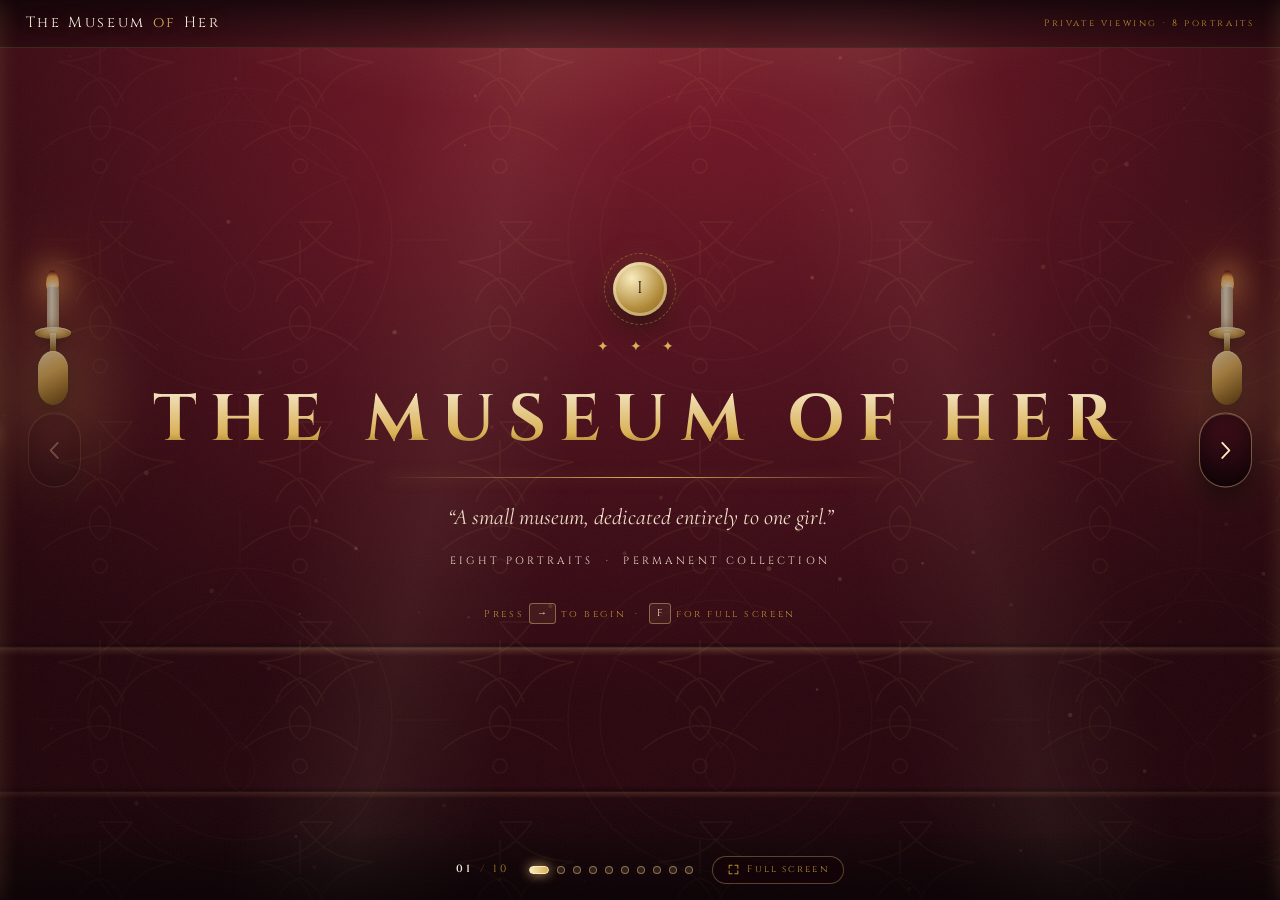
==== index.html @ 723305b5 "Add files via upload" ====
<!DOCTYPE html>
<html lang="en">
<head>
  <meta charset="UTF-8" />
  <meta name="viewport" content="width=device-width, initial-scale=1.0, viewport-fit=cover" />
  <meta name="theme-color" content="#2a060e" />
  <meta name="apple-mobile-web-app-capable" content="yes" />
  <meta name="mobile-web-app-capable" content="yes" />
  <meta name="apple-mobile-web-app-status-bar-style" content="black-translucent" />
  <meta name="description" content="A small museum, dedicated entirely to one girl. Eight portraits, permanent collection." />
  <title>The Museum of Her &mdash; A Private Viewing</title>
  <link rel="preconnect" href="https://fonts.googleapis.com" />
  <link rel="preconnect" href="https://fonts.gstatic.com" crossorigin />
  <link href="https://fonts.googleapis.com/css2?family=Cinzel:wght@400;600;700&family=Cormorant+Garamond:ital,wght@0,400;0,500;0,600;1,400;1,500&display=swap" rel="stylesheet" />
  <link rel="stylesheet" href="styles.css" />
</head>
<body class="loading">

  <!-- velvet curtains part on arrival -->
  <div class="curtains" aria-hidden="true">
    <div class="curtain c-left"></div>
    <div class="curtain c-right"></div>
    <div class="curtain-seal">&#10022; M&middot;U &#10022;</div>
  </div>

  <!-- dust in the light -->
  <canvas class="dust" aria-hidden="true"></canvas>

  <header class="topbar">
    <span class="brand">The Museum <span>of</span> Her</span>
    <span class="count">Private viewing &middot; 8 portraits</span>
  </header>

  <main class="stage">
    <div class="deck" id="deck">

      <!-- ============ SLIDE 01 &mdash; TITLE ============ -->
      <section class="slide slide-title is-active" aria-label="The Museum of Her">
        <div class="slide-inner">
          <div class="medallion" aria-hidden="true"><span>I</span></div>
          <p class="ornament">&#10022; &#10022; &#10022;</p>
          <!-- EDIT THE TITLE HERE -->
          <h1 class="marquee" id="marquee" aria-label="THE MUSEUM OF HER">THE MUSEUM OF HER</h1>
          <p class="hero-quote">&ldquo;A small museum, dedicated entirely to one girl.&rdquo;</p>
          <p class="hero-sub">EIGHT PORTRAITS &nbsp;&middot;&nbsp; PERMANENT COLLECTION</p>
          <p class="hint">
            <span class="hint-desktop">Press <kbd>&rarr;</kbd> to begin &nbsp;&middot;&nbsp; <kbd>F</kbd> for full screen</span>
            <span class="hint-touch">Swipe the wall to wander through the gallery</span>
          </p>
        </div>
      </section>

      <!-- ============ SLIDE 02 &mdash; EXHIBIT 001 ============ -->
      <section class="slide slide-exhibit" aria-label="Exhibit 1">
        <div class="slide-inner">
          <span class="wall-number" aria-hidden="true">001</span>
          <div class="photo-slot tall">
            <div class="frame"><div class="mat">
              <img src="images/the-one-and-only.jpg" alt="Her at her birthday, holding a bouquet" />
            </div></div>
            <div class="empty-note">Add your photo here:<br><code>images/the-one-and-only.jpg</code></div>
          </div>
          <div class="caption">
            <!-- EDIT THE PLAQUE BELOW -->
            <div class="plaque">
              <span class="pl-num">EXHIBIT No. 001</span>
              <span class="pl-title">The One and Only</span>
            </div>
            <p class="pl-note">The first piece in the collection &mdash; still the one I look at longest.</p>
          </div>
        </div>
      </section>

      <!-- ============ SLIDE 03 &mdash; EXHIBIT 002 ============ -->
      <section class="slide slide-exhibit" aria-label="Exhibit 2">
        <div class="slide-inner">
          <span class="wall-number" aria-hidden="true">002</span>
          <div class="photo-slot tall">
            <div class="frame"><div class="mat">
              <img src="images/that-smile.jpg" alt="A close portrait, smiling" />
            </div></div>
            <div class="empty-note">Add your photo here:<br><code>images/that-smile.jpg</code></div>
          </div>
          <div class="caption">
            <div class="plaque">
              <span class="pl-num">EXHIBIT No. 002</span>
              <span class="pl-title">That Smile</span>
            </div>
            <p class="pl-note">Catalogued under: reasons the whole room goes quiet.</p>
          </div>
        </div>
      </section>

      <!-- ============ SLIDE 04 &mdash; EXHIBIT 003 ============ -->
      <section class="slide slide-exhibit" aria-label="Exhibit 3">
        <div class="slide-inner">
          <span class="wall-number" aria-hidden="true">003</span>
          <div class="photo-slot tall">
            <div class="frame"><div class="mat">
              <img src="images/golden-hour.jpg" alt="Golden hour light on the walkway" />
            </div></div>
            <div class="empty-note">Add your photo here:<br><code>images/golden-hour.jpg</code></div>
          </div>
          <div class="caption">
            <div class="plaque">
              <span class="pl-num">EXHIBIT No. 003</span>
              <span class="pl-title">Golden Hour</span>
            </div>
            <p class="pl-note">Late afternoon light, doing its very best to compliment her.</p>
          </div>
        </div>
      </section>

      <!-- ============ SLIDE 05 &mdash; EXHIBIT 004 ============ -->
      <section class="slide slide-exhibit" aria-label="Exhibit 4">
        <div class="slide-inner">
          <span class="wall-number" aria-hidden="true">004</span>
          <div class="photo-slot tall">
            <div class="frame"><div class="mat">
              <img src="images/caught-laughing.jpg" alt="Laughing behind her hand" />
            </div></div>
            <div class="empty-note">Add your photo here:<br><code>images/caught-laughing.jpg</code></div>
          </div>
          <div class="caption">
            <div class="plaque">
              <span class="pl-num">EXHIBIT No. 004</span>
              <span class="pl-title">Caught Laughing</span>
            </div>
            <p class="pl-note">Evidence that she laughs with her whole face.</p>
          </div>
        </div>
      </section>

      <!-- ============ SLIDE 06 &mdash; EXHIBIT 005 ============ -->
      <section class="slide slide-exhibit" aria-label="Exhibit 5">
        <div class="slide-inner">
          <span class="wall-number" aria-hidden="true">005</span>
          <div class="photo-slot tall">
            <div class="frame"><div class="mat">
              <img src="images/looking-away-still-perfect.jpg" alt="Looking away on the lawn" />
            </div></div>
            <div class="empty-note">Add your photo here:<br><code>images/looking-away-still-perfect.jpg</code></div>
          </div>
          <div class="caption">
            <div class="plaque">
              <span class="pl-num">EXHIBIT No. 005</span>
              <span class="pl-title">Looking Away, Still Perfect</span>
            </div>
            <p class="pl-note">She wasn't posing. That's the whole point.</p>
          </div>
        </div>
      </section>

      <!-- ============ SLIDE 07 &mdash; EXHIBIT 006 ============ -->
      <section class="slide slide-exhibit" aria-label="Exhibit 6">
        <div class="slide-inner">
          <span class="wall-number" aria-hidden="true">006</span>
          <div class="photo-slot tall">
            <div class="frame"><div class="mat">
              <img src="images/sunday.jpg" alt="A close portrait indoors" />
            </div></div>
            <div class="empty-note">Add your photo here:<br><code>images/sunday.jpg</code></div>
          </div>
          <div class="caption">
            <div class="plaque">
              <span class="pl-num">EXHIBIT No. 006</span>
              <span class="pl-title">Sunday</span>
            </div>
            <p class="pl-note">A slow morning, kept exactly as it was.</p>
          </div>
        </div>
      </section>

      <!-- ============ SLIDE 08 &mdash; EXHIBIT 007 ============ -->
      <section class="slide slide-exhibit" aria-label="Exhibit 7">
        <div class="slide-inner">
          <span class="wall-number" aria-hidden="true">007</span>
          <div class="photo-slot">
            <div class="frame"><div class="mat">
              <img src="images/the-favourite.webp" alt="Her in a pink blazer on the day" />
            </div></div>
            <div class="empty-note">Add your photo here:<br><code>images/the-favourite.webp</code></div>
          </div>
          <div class="caption">
            <div class="plaque">
              <span class="pl-num">EXHIBIT No. 007</span>
              <span class="pl-title">The Favourite</span>
            </div>
            <p class="pl-note">Not a photograph so much as a keepsake.</p>
          </div>
        </div>
      </section>

      <!-- ============ SLIDE 09 &mdash; EXHIBIT 008 ============ -->
      <section class="slide slide-exhibit" aria-label="Exhibit 8">
        <div class="slide-inner">
          <span class="wall-number" aria-hidden="true">008</span>
          <div class="photo-slot">
            <div class="frame"><div class="mat">
              <img src="images/under-the-lights.jpg" alt="Holding her certificates and medals" />
            </div></div>
            <div class="empty-note">Add your photo here:<br><code>images/under-the-lights.jpg</code></div>
          </div>
          <div class="caption">
            <div class="plaque">
              <span class="pl-num">EXHIBIT No. 008</span>
              <span class="pl-title">Under the Lights</span>
            </div>
            <p class="pl-note">The one I'd hang in every room, if the museum allowed it.</p>
          </div>
        </div>
      </section>

      <!-- ============ SLIDE 10 &mdash; CLOSING ============ -->
      <section class="slide slide-end" aria-label="End of the gallery">
        <div class="slide-inner">
          <p class="ornament">&#10022; &#10022; &#10022;</p>
          <h2 class="end-title">END OF GALLERY</h2>
          <p class="hero-quote">&ldquo;Thank you for visiting. She is the whole collection.&rdquo;</p>
          <button class="ghost-btn" id="restartBtn" type="button">
            <svg viewBox="0 0 24 24" aria-hidden="true"><path d="M4.5 12a7.5 7.5 0 1 0 2.4-5.5" /><path d="M4.5 4.5v4.2h4.2" /></svg>
            <span>Walk through again</span>
          </button>
        </div>
      </section>

    </div>

    <button class="nav nav-prev" id="prevBtn" type="button" aria-label="Previous exhibit">
      <svg viewBox="0 0 24 24" aria-hidden="true"><path d="M14.5 5 8 12l6.5 7" /></svg>
    </button>
    <button class="nav nav-next" id="nextBtn" type="button" aria-label="Next exhibit">
      <svg viewBox="0 0 24 24" aria-hidden="true"><path d="M9.5 5 16 12l-6.5 7" /></svg>
    </button>
  </main>

  <footer class="hud">
    <span class="hud-counter"><b id="hudNow">01</b> <span class="slash">/</span> <span id="hudTotal">10</span></span>
    <div class="dots" id="dots" role="tablist" aria-label="Go to slide"></div>
    <button class="hud-btn" id="fsBtn" type="button" aria-label="Toggle full screen">
      <svg class="ico ico-expand" viewBox="0 0 24 24" aria-hidden="true"><path d="M9.5 4H4v5.5" /><path d="M14.5 20H20v-5.5" /><path d="M20 9.5V4h-5.5" /><path d="M4 14.5V20h5.5" /></svg>
      <svg class="ico ico-collapse" viewBox="0 0 24 24" aria-hidden="true"><path d="M4 9.5h5.5V4" /><path d="M20 14.5h-5.5V20" /><path d="M14.5 4v5.5H20" /><path d="M9.5 20v-5.5H4" /></svg>
      <span class="hud-btn-label">Full screen</span>
    </button>
  </footer>

  <!-- ============ LIGHTBOX ============ -->
  <div class="lightbox" id="lightbox" hidden>
    <button class="lb-btn lb-close" type="button" aria-label="Close">
      <svg viewBox="0 0 24 24" aria-hidden="true"><path d="M6.5 6.5l11 11" /><path d="M17.5 6.5l-11 11" /></svg>
    </button>
    <button class="lb-btn lb-prev" type="button" aria-label="Previous">
      <svg viewBox="0 0 24 24" aria-hidden="true"><path d="M15 5 8.5 12 15 19" /></svg>
    </button>
    <figure>
      <img id="lb-img" src="" alt="" />
      <figcaption id="lb-cap"></figcaption>
    </figure>
    <button class="lb-btn lb-next" type="button" aria-label="Next">
      <svg viewBox="0 0 24 24" aria-hidden="true"><path d="M9 5 15.5 12 9 19" /></svg>
    </button>
  </div>

  <script src="script.js"></script>
</body>
</html>
---- styles.css ----
/* ============================================================
   THE MUSEUM OF HER - a private viewing, one frame at a time.
   Red walls / gilded frames / brass lamps / drifting dust.
   ============================================================ */

:root {
  --wall: #4d0f1b;
  --wall-2: #6d1524;
  --wall-lit: #8f1f30;
  --wall-dark: #2a060e;
  --cream: #f7f0e0;
  --cream-dim: #eddfc8;
  --ink: #2a231a;
  --gold: #d9b055;
  --gold-lt: #f9ebbe;
  --gold-soft: #b88d34;
  --gold-dk: #7d5c18;
  --wood: #2a1d12;

  /* gold corner flourishes for the frames */
  --corner-tl: url("data:image/svg+xml,<svg xmlns='http://www.w3.org/2000/svg' viewBox='0 0 64 64'><defs><linearGradient id='g' x1='0' y1='0' x2='1' y2='1'><stop offset='0' stop-color='%23fff6d8'/><stop offset='.34' stop-color='%23e8ca7e'/><stop offset='.68' stop-color='%23b08531'/><stop offset='1' stop-color='%235c4114'/></linearGradient><linearGradient id='s' x1='0' y1='0' x2='.7' y2='.7'><stop offset='0' stop-color='%23fffdf0'/><stop offset='1' stop-color='%23fffdf0' stop-opacity='0'/></linearGradient></defs><g><g fill='none' stroke-linecap='round'><path d='M63 1C33 5 5 33 1 63' stroke='url(%23g)' stroke-width='7'/><path d='M56 10C36 15 15 36 10 56' stroke='url(%23g)' stroke-width='3' opacity='.85'/><path d='M63 1C33 5 5 33 1 63' stroke='url(%23s)' stroke-width='2.4' opacity='.8' transform='translate(-1.4,-1.4)'/></g><path d='M62 25c-11 2-19 10-21 21 8-10 14-15 21-21z' fill='url(%23g)'/><path d='M25 62c2-11 10-19 21-21-10 8-15 14-21 21z' fill='url(%23g)' opacity='.85'/><circle cx='8.5' cy='8.5' r='3.6' fill='url(%23g)'/></g></svg>");
  --corner-tr: url("data:image/svg+xml,<svg xmlns='http://www.w3.org/2000/svg' viewBox='0 0 64 64'><defs><linearGradient id='g' x1='0' y1='0' x2='1' y2='1'><stop offset='0' stop-color='%23fff6d8'/><stop offset='.34' stop-color='%23e8ca7e'/><stop offset='.68' stop-color='%23b08531'/><stop offset='1' stop-color='%235c4114'/></linearGradient><linearGradient id='s' x1='0' y1='0' x2='.7' y2='.7'><stop offset='0' stop-color='%23fffdf0'/><stop offset='1' stop-color='%23fffdf0' stop-opacity='0'/></linearGradient></defs><g transform='translate(64,0) scale(-1,1)'><g fill='none' stroke-linecap='round'><path d='M63 1C33 5 5 33 1 63' stroke='url(%23g)' stroke-width='7'/><path d='M56 10C36 15 15 36 10 56' stroke='url(%23g)' stroke-width='3' opacity='.85'/><path d='M63 1C33 5 5 33 1 63' stroke='url(%23s)' stroke-width='2.4' opacity='.8' transform='translate(-1.4,-1.4)'/></g><path d='M62 25c-11 2-19 10-21 21 8-10 14-15 21-21z' fill='url(%23g)'/><path d='M25 62c2-11 10-19 21-21-10 8-15 14-21 21z' fill='url(%23g)' opacity='.85'/><circle cx='8.5' cy='8.5' r='3.6' fill='url(%23g)'/></g></svg>");
  --corner-bl: url("data:image/svg+xml,<svg xmlns='http://www.w3.org/2000/svg' viewBox='0 0 64 64'><defs><linearGradient id='g' x1='0' y1='0' x2='1' y2='1'><stop offset='0' stop-color='%23fff6d8'/><stop offset='.34' stop-color='%23e8ca7e'/><stop offset='.68' stop-color='%23b08531'/><stop offset='1' stop-color='%235c4114'/></linearGradient><linearGradient id='s' x1='0' y1='0' x2='.7' y2='.7'><stop offset='0' stop-color='%23fffdf0'/><stop offset='1' stop-color='%23fffdf0' stop-opacity='0'/></linearGradient></defs><g transform='translate(0,64) scale(1,-1)'><g fill='none' stroke-linecap='round'><path d='M63 1C33 5 5 33 1 63' stroke='url(%23g)' stroke-width='7'/><path d='M56 10C36 15 15 36 10 56' stroke='url(%23g)' stroke-width='3' opacity='.85'/><path d='M63 1C33 5 5 33 1 63' stroke='url(%23s)' stroke-width='2.4' opacity='.8' transform='translate(-1.4,-1.4)'/></g><path d='M62 25c-11 2-19 10-21 21 8-10 14-15 21-21z' fill='url(%23g)'/><path d='M25 62c2-11 10-19 21-21-10 8-15 14-21 21z' fill='url(%23g)' opacity='.85'/><circle cx='8.5' cy='8.5' r='3.6' fill='url(%23g)'/></g></svg>");
  --corner-br: url("data:image/svg+xml,<svg xmlns='http://www.w3.org/2000/svg' viewBox='0 0 64 64'><defs><linearGradient id='g' x1='0' y1='0' x2='1' y2='1'><stop offset='0' stop-color='%23fff6d8'/><stop offset='.34' stop-color='%23e8ca7e'/><stop offset='.68' stop-color='%23b08531'/><stop offset='1' stop-color='%235c4114'/></linearGradient><linearGradient id='s' x1='0' y1='0' x2='.7' y2='.7'><stop offset='0' stop-color='%23fffdf0'/><stop offset='1' stop-color='%23fffdf0' stop-opacity='0'/></linearGradient></defs><g transform='translate(64,64) rotate(180)'><g fill='none' stroke-linecap='round'><path d='M63 1C33 5 5 33 1 63' stroke='url(%23g)' stroke-width='7'/><path d='M56 10C36 15 15 36 10 56' stroke='url(%23g)' stroke-width='3' opacity='.85'/><path d='M63 1C33 5 5 33 1 63' stroke='url(%23s)' stroke-width='2.4' opacity='.8' transform='translate(-1.4,-1.4)'/></g><path d='M62 25c-11 2-19 10-21 21 8-10 14-15 21-21z' fill='url(%23g)'/><path d='M25 62c2-11 10-19 21-21-10 8-15 14-21 21z' fill='url(%23g)' opacity='.85'/><circle cx='8.5' cy='8.5' r='3.6' fill='url(%23g)'/></g></svg>");
  --serif-body: "Cormorant Garamond", Georgia, serif;
  --serif-caps: "Cinzel", Georgia, serif;
  --spring: cubic-bezier(0.2, 0.7, 0.2, 1.15);
  --ease: cubic-bezier(0.2, 0.7, 0.2, 1);

  /* damask wallpaper motif */
  --damask: url("data:image/svg+xml,<svg xmlns='http://www.w3.org/2000/svg' width='200' height='200' viewBox='0 0 200 200'><g fill='none' stroke='%23d8ab52' stroke-width='1.5' opacity='.07'><path d='M100 22c22 30 40 38 74 40-30 6-46 18-58 44-12-26-28-38-58-44 34-2 52-10 74-40z'/><path d='M100 106c14 9 14 26 0 34-14-8-14-25 0-34z'/><path d='M100 40v34M100 78c-12 4-20 12-24 24M100 78c12 4 20 12 24 24'/><path d='M42 150c22-18 44-24 58-24 14 0 36 6 58 24'/><circle cx='100' cy='166' r='7'/></g></svg>");
  /* picture frame dimensions: the gilt face and the mat board */
  --fw: clamp(13px, 2.1vw, 26px);
  --mw: clamp(11px, 1.9vw, 28px);
  /* hand-gilded gesso speckle for the frame face */
  --gesso: url("data:image/svg+xml,<svg xmlns='http://www.w3.org/2000/svg' width='120' height='120'><filter id='n'><feTurbulence type='fractalNoise' baseFrequency='.8' numOctaves='3'/><feColorMatrix type='saturate' values='0'/></filter><rect width='120' height='120' filter='url(%23n)' opacity='.18'/></svg>");
  /* faint wall medallion */
  --medallion: url("data:image/svg+xml,<svg xmlns='http://www.w3.org/2000/svg' width='480' height='480' viewBox='0 0 480 480'><g fill='none' stroke='%23e0b45c' stroke-width='1.2' opacity='.035'><circle cx='240' cy='240' r='152'/><circle cx='240' cy='240' r='120'/><path d='M240 88c34 46 60 74 108 90-48 16-74 44-108 90-34-46-60-74-108-90 48-16 74-44 108-90z'/><path d='M240 262c20 12 20 38 0 50-20-12-20-38 0-50z'/><path d='M240 30v54M240 396v54M30 240h54M396 240h54'/></g></svg>");
}

* { margin: 0; padding: 0; box-sizing: border-box; }
html, body { height: 100%; }
html {
  -webkit-text-size-adjust: 100%;
  text-size-adjust: 100%;
}

body {
  background-color: var(--wall-dark);
  background-image:
    var(--damask),
    var(--medallion),
    /* picture rail: a gilt hairline with its shadow */
    linear-gradient(180deg, transparent 71.4%, rgba(0, 0, 0, 0.42) 71.8%, rgba(255, 214, 140, 0.2) 72%, rgba(255, 214, 140, 0.07) 72.5%, transparent 72.9%),
    /* skirting board and the dark floor below it */
    linear-gradient(180deg, transparent 87.4%, rgba(0, 0, 0, 0.45) 87.9%, rgba(255, 214, 140, 0.13) 88.05%, rgba(26, 5, 10, 0.55) 88.7%, rgba(10, 2, 4, 0.92) 100%),
    radial-gradient(120% 92% at 50% -14%, var(--wall-lit) 0%, var(--wall-2) 34%, var(--wall) 62%, var(--wall-dark) 100%),
    repeating-linear-gradient(90deg, rgba(255, 255, 255, 0.022) 0 1px, transparent 1px 3px),
    repeating-linear-gradient(0deg, rgba(0, 0, 0, 0.035) 0 1px, transparent 1px 3px);
  background-size: 200px 200px, 480px 480px, 100% 100%, 100% 100%, 100% 100%, 100% 100%, 100% 100%;
  background-repeat: repeat, repeat, no-repeat, no-repeat, no-repeat, repeat, repeat;
  background-attachment: fixed;
  color: var(--cream);
  font-family: var(--serif-body);
  font-size: 1.05rem;
  line-height: 1.65;
  overflow: hidden;          /* a deck: no page scrolling */
  overscroll-behavior: none; /* no rubber-banding on phones */
  touch-action: manipulation;/* taps land immediately, no 300ms delay */
}

/* film grain */
body::before {
  content: "";
  position: fixed;
  inset: 0;
  z-index: 7;
  pointer-events: none;
  background-image: url("data:image/svg+xml,%3Csvg xmlns='http://www.w3.org/2000/svg' width='160' height='160'%3E%3Cfilter id='n'%3E%3CfeTurbulence type='fractalNoise' baseFrequency='0.9' numOctaves='2'/%3E%3C/filter%3E%3Crect width='160' height='160' filter='url(%23n)' opacity='0.05'/%3E%3C/svg%3E");
  animation: grainShift 1.2s steps(4) infinite;
}
@keyframes grainShift {
  0%   { transform: translate(0, 0); }
  25%  { transform: translate(-2%, 1%); }
  50%  { transform: translate(1%, -2%); }
  75%  { transform: translate(-1%, -1%); }
  100% { transform: translate(0, 0); }
}

img { display: block; max-width: 100%; }

/* gallery vignette: the room falls dark at the edges */
body::after {
  content: "";
  position: fixed;
  inset: 0;
  z-index: 6;
  pointer-events: none;
  background: radial-gradient(circle at 50% 45%, transparent 38%, rgba(20, 2, 6, 0.58) 100%);
}

/* ============ CURTAIN OPENING ============ */
.curtains { position: fixed; inset: 0; z-index: 90; pointer-events: none; }
.curtain {
  position: absolute;
  top: 0;
  bottom: 0;
  width: 51%;
  background:
    repeating-linear-gradient(90deg,
      #5e0f1e 0 7px, #8b1c30 7px 19px, #6d1524 19px 27px, #46091a 27px 32px),
    #5e0f1e;
  box-shadow: inset 0 0 100px rgba(0, 0, 0, 0.8);
  transition: transform 1.7s cubic-bezier(0.65, 0, 0.35, 1) 1s;
}
/* gold trim along the inner edges, with tassels */
.c-left::after,
.c-right::after {
  content: "";
  position: absolute;
  top: 0;
  bottom: 0;
  width: 14px;
  background: linear-gradient(90deg, rgba(0, 0, 0, 0.5), var(--gold-dk) 30%, var(--gold-lt) 55%, var(--gold-soft) 75%, rgba(0, 0, 0, 0.4));
  box-shadow: 0 0 26px rgba(255, 200, 110, 0.28);
}
.c-left::after  { right: 0; }
.c-right::after { left: 0; }
.c-left::before,
.c-right::before {
  content: "\2767";
  position: absolute;
  top: 46%;
  font-size: 1.6rem;
  color: var(--gold-lt);
  text-shadow: 0 0 18px rgba(255, 210, 120, 0.7);
  animation: tasselSway 4s ease-in-out infinite;
}
.c-left::before  { right: -6px; }
.c-right::before { left: -6px; }
@keyframes tasselSway {
  0%, 100% { transform: translateY(0) rotate(-6deg); }
  50%      { transform: translateY(6px) rotate(6deg); }
}
.c-left  { left: 0; }
.c-right { right: 0; }
.curtain-seal {
  position: absolute;
  top: 50%;
  left: 50%;
  transform: translate(-50%, -50%);
  z-index: 91;
  font-family: var(--serif-caps);
  letter-spacing: 0.5em;
  color: var(--gold);
  text-shadow: 0 0 34px rgba(200, 162, 74, 0.7);
  animation: sealOut 1s ease forwards 0.85s;
}
body.loading .c-left  { transform: translateX(0); }
body.loading .c-right { transform: translateX(0); }
body:not(.loading) .c-left  { transform: translateX(-101%); }
body:not(.loading) .c-right { transform: translateX(101%); }
.curtains.gone { display: none; }
@keyframes sealOut {
  to { opacity: 0; transform: translate(-50%, -50%) scale(1.9); filter: blur(7px); }
}

/* ============ DUST ============ */
.dust {
  position: fixed;
  inset: 0;
  z-index: 1;
  pointer-events: none;
  opacity: 0.6;
}

/* ============ TOP BAR ============ */
.topbar {
  position: fixed;
  top: 0;
  left: 0;
  right: 0;
  z-index: 55;
  display: flex;
  align-items: center;
  justify-content: space-between;
  gap: 1rem;
  padding: 0.7rem 1.6rem;
  background: linear-gradient(180deg, rgba(12, 4, 7, 0.82), rgba(12, 4, 7, 0.35));
  backdrop-filter: blur(8px);
  border-bottom: 1px solid rgba(255, 214, 140, 0.16);
}
.brand {
  font-family: var(--serif-caps);
  font-size: 0.92rem;
  letter-spacing: 0.18em;
  text-shadow: 0 0 20px rgba(200, 162, 74, 0.25);
}
.brand span { color: var(--gold); }
.count {
  font-family: var(--serif-caps);
  font-size: 0.58rem;
  letter-spacing: 0.28em;
  color: var(--gold-soft);
}

/* ============ STAGE / DECK / SLIDES ============ */
.stage {
  position: fixed;
  inset: 0;
  height: 100dvh;      /* phones: follow the browser bars as they slide away */
  z-index: 10;
}
/* a shaft of light from the ceiling, drifting very slowly */
.stage::before {
  content: "";
  position: absolute;
  inset: -12% -12% 0;
  z-index: 0;
  pointer-events: none;
  background:
    radial-gradient(58% 40% at 50% -6%, rgba(255, 226, 170, 0.22), transparent 72%),
    linear-gradient(103deg, transparent 33%, rgba(255, 232, 185, 0.06) 40%, transparent 47%),
    linear-gradient(77deg, transparent 60%, rgba(255, 232, 185, 0.05) 67%, transparent 74%);
  animation: shaftDrift 26s ease-in-out infinite;
}
@keyframes shaftDrift {
  0%, 100% { transform: translateX(-1.6%) scaleY(1); opacity: 0.85; }
  50%      { transform: translateX(1.6%) scaleY(1.05); opacity: 1; }
}
/* the whole room sits in one perspective; script.js tips it a little
   toward the cursor while you move (class only present while moving,
   so text stays pixel-crisp the rest of the time) */
.deck {
  position: relative;
  width: 100%;
  height: 100%;
  perspective: 1800px;
  perspective-origin: 50% 42%;
  transition: transform 0.7s ease-out;
}
.deck.tilting {
  transform: rotateX(var(--room-x, 0deg)) rotateY(var(--room-y, 0deg));
}

.slide {
  position: absolute;
  inset: 0;
  display: grid;
  place-items: center;
  padding: 4.6rem 6rem 5.6rem;
  text-align: center;
  opacity: 0;
  visibility: hidden;
  pointer-events: none;
  backface-visibility: hidden;
  transform: translate3d(0, 0, -340px) scale(0.94);
  transition: opacity 0.45s ease, transform 0.7s var(--spring), visibility 0.45s;
}
.slide.is-active {
  opacity: 1;
  visibility: visible;
  pointer-events: auto;
  transform: none;
}

/* the walls of the room turn: the piece you are leaving swings away
   into the dark, and the next one comes round to face you */
.deck.going-next .slide.is-active { transform-origin: 24% 50%; animation: wallInNext 1.05s cubic-bezier(0.35, 0.2, 0.65, 0.9) both; }
.deck.going-prev .slide.is-active { transform-origin: 76% 50%; animation: wallInPrev 1.05s cubic-bezier(0.35, 0.2, 0.65, 0.9) both; }
.deck.going-next .slide.is-leaving { transform-origin: 76% 50%; animation: wallOutNext 1.05s cubic-bezier(0.5, 0.05, 0.75, 0.5) both; }
.deck.going-prev .slide.is-leaving { transform-origin: 24% 50%; animation: wallOutPrev 1.05s cubic-bezier(0.5, 0.05, 0.75, 0.5) both; }

@keyframes wallInNext {
  0%   { opacity: 0; transform: translate3d(27%, 0, -640px) rotateY(-40deg) scale(0.9); }
  18%  { opacity: 1; }
  100% { opacity: 1; transform: none; }
}
@keyframes wallInPrev {
  0%   { opacity: 0; transform: translate3d(-27%, 0, -640px) rotateY(40deg) scale(0.9); }
  18%  { opacity: 1; }
  100% { opacity: 1; transform: none; }
}
@keyframes wallOutNext {
  0%   { opacity: 1; transform: none; }
  100% { opacity: 0; transform: translate3d(-25%, 0, -580px) rotateY(36deg) scale(0.88); }
}
@keyframes wallOutPrev {
  0%   { opacity: 1; transform: none; }
  100% { opacity: 0; transform: translate3d(25%, 0, -580px) rotateY(-36deg) scale(0.88); }
}

.slide-inner {
  position: relative;
  width: 100%;
  max-width: 76rem;
  display: flex;
  flex-direction: column;
  align-items: center;
  justify-content: center;
}

/* ============ TITLE SLIDE ============ */
.slide-inner > .ornament,
.marquee,
.hero-quote,
.hero-sub,
.hint,
.end-title,
.ghost-btn {
  opacity: 0;
  transform: translateY(22px);
}
.slide.is-active .slide-inner > .ornament,
.slide.is-active > .slide-inner > .marquee,
.slide.is-active .marquee,
.slide.is-active .hero-quote,
.slide.is-active .hero-sub,
.slide.is-active .hint,
.slide.is-active .end-title,
.slide.is-active .ghost-btn {
  animation: riseIn 0.9s var(--ease) both;
}
.slide.is-active .marquee            { animation-delay: 0.15s; }
.slide.is-active .hero-quote         { animation-delay: 0.3s; }
.slide.is-active .hero-sub           { animation-delay: 0.42s; }
.slide.is-active .hint               { animation-delay: 0.56s; }
.slide.is-active .end-title          { animation-delay: 0.15s; }
.slide.is-active .ghost-btn          { animation-delay: 0.45s; }
.slide.is-active .medallion          { animation: medallionIn 1.1s var(--spring) both; }
@keyframes riseIn { to { opacity: 1; transform: none; } }

.ornament {
  color: var(--gold);
  letter-spacing: 0.62em;
  font-size: 0.9rem;
  margin-bottom: 1.4rem;
}
/* the three stars rise with the slide, then breathe forever */
.slide.is-active .slide-inner > .ornament {
  animation: riseIn 0.9s var(--ease) both, twinkle 3s ease-in-out 1.4s infinite;
}
@keyframes twinkle {
  0%, 100% { opacity: 1; text-shadow: 0 0 6px rgba(200, 162, 74, 0.4); }
  50%      { opacity: 0.62; text-shadow: 0 0 20px rgba(200, 162, 74, 0.95); }
}

.marquee {
  font-family: var(--serif-caps);
  font-weight: 700;
  font-size: clamp(1.8rem, 6vw, 4.1rem);
  letter-spacing: 0.2em;
  line-height: 1.16;
  margin-bottom: 1.3rem;
}
.marquee::after {
  content: "";
  display: block;
  height: 1px;
  width: min(32rem, 78%);
  margin: 1.2rem auto 0;
  background: linear-gradient(90deg, transparent, var(--gold), transparent);
  box-shadow: 0 0 14px rgba(200, 162, 74, 0.5);
}
.marquee .ch {
  display: inline-block;
  background: linear-gradient(180deg, #f8eed6 0%, var(--gold) 68%, #6f5319 100%);
  -webkit-background-clip: text;
  background-clip: text;
  -webkit-text-fill-color: transparent;
  opacity: 0;
  transform: translateY(34px) rotate(7deg);
  animation: letterIn 0.75s var(--spring) forwards, titleGlow 6s ease-in-out infinite;
  transition: transform 0.35s var(--spring);
}
.marquee .ch.sp { width: 0.46em; }
/* a word never breaks in the middle, however narrow the screen gets */
.marquee .word { display: inline-block; white-space: nowrap; }
.marquee .ch:hover { transform: translateY(-10px) scale(1.06); }
@keyframes letterIn { to { opacity: 1; transform: none; } }
/* title glow via text-shadow: a filter here would break background-clip:text */
@keyframes titleGlow {
  0%, 100% { text-shadow: 0 0 16px rgba(255, 200, 110, 0.28); }
  50%      { text-shadow: 0 0 34px rgba(255, 220, 150, 0.7); }
}

.hero-quote {
  font-style: italic;
  font-size: clamp(1.1rem, 2.3vw, 1.4rem);
  color: var(--cream-dim);
  max-width: 34rem;
  margin-bottom: 1.1rem;
}
.hero-sub {
  font-family: var(--serif-caps);
  font-size: 0.66rem;
  letter-spacing: 0.3em;
  color: var(--cream-dim);
}
.hint {
  margin-top: 2.2rem;
  font-family: var(--serif-caps);
  font-size: 0.62rem;
  letter-spacing: 0.26em;
  color: var(--gold-soft);
}
.hint kbd {
  font-family: var(--serif-caps);
  font-size: 0.62rem;
  letter-spacing: 0.1em;
  color: var(--gold-lt);
  border: 1px solid rgba(255, 214, 140, 0.4);
  border-radius: 3px;
  padding: 0.15rem 0.45rem;
  background: rgba(255, 214, 140, 0.07);
}
/* one hint for a keyboard, a shorter one for a thumb */
.hint-touch { display: none; }

.end-title {
  font-family: var(--serif-caps);
  font-weight: 600;
  font-size: clamp(1.5rem, 4.4vw, 2.7rem);
  letter-spacing: 0.3em;
  margin-bottom: 1.2rem;
  background: linear-gradient(180deg, #f8eed6 0%, var(--gold) 68%, #6f5319 100%);
  -webkit-background-clip: text;
  background-clip: text;
  -webkit-text-fill-color: transparent;
}
.ghost-btn {
  margin-top: 2.2rem;
  display: inline-flex;
  align-items: center;
  gap: 0.6rem;
  font-family: var(--serif-caps);
  font-size: 0.68rem;
  letter-spacing: 0.3em;
  color: var(--cream);
  background: rgba(255, 214, 140, 0.05);
  border: 1px solid rgba(255, 214, 140, 0.4);
  border-radius: 999px;
  padding: 0.75rem 1.6rem;
  cursor: pointer;
  transition: background 0.3s ease, color 0.3s ease, box-shadow 0.3s ease, border-color 0.3s ease;
}
.ghost-btn svg {
  width: 15px;
  height: 15px;
  flex: none;
  fill: none;
  stroke: currentColor;
  stroke-width: 1.8;
  stroke-linecap: round;
  stroke-linejoin: round;
  transition: transform 0.6s var(--spring);
}
.ghost-btn:hover {
  background: rgba(255, 214, 140, 0.14);
  color: #fff;
  border-color: rgba(255, 226, 160, 0.75);
  box-shadow: 0 0 34px rgba(255, 190, 100, 0.35);
}
.ghost-btn:hover svg { transform: rotate(-320deg); }

/* ============ EXHIBIT SLIDES ============ */
/* big ghost number on the wall behind the frame */
.wall-number {
  position: absolute;
  top: 50%;
  left: 50%;
  translate: -50% -50%;
  z-index: 0;
  font-family: var(--serif-caps);
  font-size: clamp(8rem, 22vw, 18rem);
  line-height: 1;
  letter-spacing: 0.06em;
  color: rgba(255, 214, 140, 0.055);
  pointer-events: none;
}
.slide.is-active .wall-number { animation: numFade 1.4s ease 0.1s both; }
@keyframes numFade { from { opacity: 0; } to { opacity: 1; } }

.photo-slot {
  position: relative;
  z-index: 1;
  height: min(52vh, 27rem);
  aspect-ratio: 4 / 3;        /* fallback shape, used until a photo loads */
  cursor: zoom-in;
  transform-origin: top center;
}
.photo-slot.wide { height: min(45vh, 23rem); aspect-ratio: 16 / 9; }
.photo-slot.tall { height: min(58vh, 30rem); aspect-ratio: 3 / 4; }
/* once a photo is in, script.js sizes the frame to that photo's exact shape */
.photo-slot.has-img { width: auto; height: auto; aspect-ratio: auto; }

/* the picture swings out of the wall in three dimensions as the slide lands */
.slide.is-active .photo-slot { animation: frameArrive 1.6s cubic-bezier(0.35, 0.2, 0.65, 0.9) 0.08s both; }
@keyframes frameArrive {
  0%   { opacity: 0; transform: perspective(1300px) translate3d(0, -28px, -190px) rotateX(-62deg) rotateY(9deg); }
  22%  { opacity: 1; }
  58%  { transform: perspective(1300px) rotateX(9deg) rotateY(-3.5deg); }
  78%  { transform: perspective(1300px) rotateX(-3.5deg) rotateY(1.2deg); }
  92%  { transform: perspective(1300px) rotateX(1deg) rotateY(-0.4deg); }
  100% { opacity: 1; transform: perspective(1300px) rotateX(0deg) rotateY(0deg); }
}

/* ornate gilded frame: wood rebate, carved bead moulding, lit gilt face */
.frame {
  position: relative;
  height: 100%;
  padding: var(--fw);
  border-radius: 3px;
  background-color: #6d4f18;
  background-image:
    /* the specular sweep that travels along the gilding */
    linear-gradient(112deg, transparent 34%, rgba(255, 252, 232, 0.5) 44%, rgba(255, 238, 186, 0.16) 50%, transparent 60%),
    /* bead and reel moulding carved into the face */
    radial-gradient(circle at 50% 50%, rgba(255, 246, 214, 0.9) 0 1.1px, rgba(122, 88, 28, 0.78) 1.5px 2.1px, rgba(255, 226, 168, 0.22) 2.4px 3px, transparent 3.2px),
    /* fine tool marks left in the gold */
    repeating-linear-gradient(46deg, rgba(255, 240, 190, 0.1) 0 1px, rgba(58, 38, 8, 0.14) 1px 2px, transparent 2px 4px),
    /* gesso ground speckling through the leaf */
    var(--gesso),
    /* the gilt: dark rebate outside, brightest a little above centre */
    linear-gradient(136deg, #4a3312 0%, #8a6824 13%, #e6c977 32%, #fff6da 43%, #f0d68f 51%, #c19a44 64%, #8a6824 78%, #5c4114 92%, #3a2710 100%);
  background-size: 220% 220%, 9px 9px, 100% 100%, 120px 120px, 240% 240%;
  background-repeat: no-repeat, repeat, repeat, repeat, no-repeat;
  background-blend-mode: screen, normal, overlay, overlay, normal;
  box-shadow:
    /* cast onto the red wall */
    0 34px 62px rgba(0, 0, 0, 0.62),
    0 12px 26px rgba(0, 0, 0, 0.5),
    0 3px 0 rgba(0, 0, 0, 0.45),
    /* the moulding profile, drawn inside the box */
    inset 0 0 0 1px rgba(10, 5, 2, 0.95),
    inset 0 0 0 3px #2b1c0b,
    inset 0 0 0 4px rgba(255, 232, 175, 0.16),
    inset 0 0 0 6px rgba(255, 240, 200, 0.42),
    inset 0 3px 3px 5px rgba(255, 250, 225, 0.22),
    /* the cave behind the frame face */
    inset 0 -7px 14px rgba(0, 0, 0, 0.45),
    inset 0 0 26px rgba(0, 0, 0, 0.5),
    /* gold bloom spilling onto the wall */
    0 0 62px rgba(255, 190, 100, 0.22),
    0 0 24px rgba(255, 190, 100, 0.16);
  transition: box-shadow 0.45s ease;
  animation: frameFloat 7s ease-in-out infinite, goldTravel 16s linear infinite;
  animation-delay: calc(var(--i, 0) * -1.7s), calc(var(--i, 0) * -2.3s);
  will-change: translate, background-position;
}
/* the inner lip of the moulding, which drops its shadow onto the mat */
.frame::before {
  content: "";
  position: absolute;
  inset: var(--fw);
  border-radius: 2px;
  pointer-events: none;
  box-shadow:
    0 0 0 1px rgba(24, 14, 4, 0.92),
    0 0 0 3px rgba(255, 246, 214, 0.5),
    0 0 0 5px rgba(96, 68, 22, 0.5),
    0 0 10px 6px rgba(0, 0, 0, 0.32),
    inset 0 0 16px rgba(0, 0, 0, 0.5);
}
@keyframes goldTravel {
  0%, 100% { background-position: -30% -30%, 0 0, 0 0, 0 0, 20% 10%; }
  50%      { background-position: 130% 130%, 4.5px 4.5px, 0 0, 34px 26px, 80% 90%; }
}
/* float via `translate` so hover can own `transform` */
@keyframes frameFloat {
  0%, 100% { translate: 0 0; }
  50%      { translate: 0 -7px; }
}
/* only the exhibit you are actually looking at keeps its gilding moving -
   eight frames animating a five-layer gradient at once is a lot of paint */
.slide:not(.is-active) .frame,
.slide:not(.is-active) .lamp::after { animation-play-state: paused; }
.photo-slot:hover .frame {
  animation-play-state: paused, running;
  transform: perspective(1100px)
             rotateX(var(--rx, 0deg)) rotateY(var(--ry, 0deg))
             translate3d(0, -14px, 30px) scale(1.025);
  box-shadow:
    0 40px 70px rgba(0, 0, 0, 0.68),
    0 14px 30px rgba(0, 0, 0, 0.55),
    0 3px 0 rgba(0, 0, 0, 0.45),
    inset 0 0 0 1px rgba(10, 5, 2, 0.95),
    inset 0 0 0 3px #2b1c0b,
    inset 0 0 0 4px rgba(255, 232, 175, 0.22),
    inset 0 0 0 6px rgba(255, 246, 214, 0.6),
    inset 0 3px 3px 5px rgba(255, 252, 232, 0.3),
    inset 0 -7px 14px rgba(0, 0, 0, 0.4),
    inset 0 0 26px rgba(0, 0, 0, 0.45),
    0 0 80px rgba(255, 195, 100, 0.34),
    0 0 30px rgba(255, 195, 100, 0.24);
}

/* light glint sweeping the glass */
.frame::after {
  content: "";
  position: absolute;
  inset: 0;
  border-radius: 3px;
  overflow: hidden;
  pointer-events: none;
  background: linear-gradient(115deg, transparent 42%, rgba(255, 246, 214, 0.16) 50%, transparent 58%);
  transform: translateX(-125%);
}
.photo-slot:hover .frame::after { animation: glint 1s ease forwards; }
@keyframes glint { to { transform: translateX(125%); } }

/* brass picture light above each frame */
.lamp {
  position: absolute;
  top: -72px;
  left: 50%;
  width: 3px;
  height: 68px;
  transform: translateX(-50%);
  border-radius: 2px;
  background: linear-gradient(180deg, rgba(90, 66, 24, 0.2), var(--gold-dk) 22%, var(--gold-lt) 52%, var(--gold-dk) 86%, #4a3312 100%);
  opacity: 0;
  pointer-events: none;
}
.slide.is-active .lamp {
  animation: lampOn 1.1s ease forwards;
  animation-delay: 0.95s;
}
@keyframes lampOn { to { opacity: 1; } }
/* the tapered brass shade, lit from inside */
.lamp::before {
  content: "";
  position: absolute;
  bottom: 2px;
  left: 50%;
  width: 80px;
  height: 22px;
  transform: translateX(-50%);
  border-radius: 9px 9px 4px 4px;
  background: linear-gradient(180deg, #fdf3d0 0%, var(--gold-lt) 20%, var(--gold) 52%, #7d5c18 88%, #3f2c0e 100%);
  clip-path: polygon(15% 0, 85% 0, 100% 100%, 0 100%);
  box-shadow:
    0 12px 24px rgba(0, 0, 0, 0.6),
    0 0 30px rgba(255, 200, 110, 0.4),
    inset 0 -8px 12px rgba(0, 0, 0, 0.45),
    inset 0 2px 3px rgba(255, 252, 232, 0.7);
}
/* the pool of light it throws over the top of the picture */
.lamp::after {
  content: "";
  position: absolute;
  top: 70px;
  left: 50%;
  width: 360px;
  height: 280px;
  transform: translateX(-50%);
  background: radial-gradient(ellipse at 50% 0%, rgba(255, 226, 168, 0.19), rgba(255, 210, 140, 0.06) 46%, transparent 78%);
  filter: blur(14px);
  animation: lampFlicker 6s ease-in-out infinite;
}
@keyframes lampFlicker {
  0%, 100% { opacity: 1; }
  90%      { opacity: 0.85; }
  93%      { opacity: 0.62; }
  96%      { opacity: 0.92; }
  98%      { opacity: 0.78; }
}

/* (the warm pool of light now comes from the brass lamp above each frame) */

/* the cream mount board and its bevelled window */
.mat {
  position: relative;
  height: 100%;
  padding: var(--mw);
  background:
    radial-gradient(130% 90% at 50% 0%, rgba(255, 255, 255, 0.9), transparent 62%),
    linear-gradient(158deg, #fdfaf3 0%, #f2e9d6 56%, #e4d8bc 100%);
  display: flex;
  overflow: hidden;
  box-shadow:
    inset 0 0 0 1px rgba(255, 255, 255, 0.9),
    inset 0 0 0 2px rgba(0, 0, 0, 0.06),
    inset 0 0 22px rgba(0, 0, 0, 0.2),
    0 1px 0 rgba(0, 0, 0, 0.45);
}
/* the 45-degree cut of the board, running around the window */
.mat::before {
  content: "";
  position: absolute;
  inset: calc(var(--mw) - 3px);
  border-radius: 1px;
  pointer-events: none;
  box-shadow:
    inset 0 0 0 1px rgba(120, 100, 60, 0.45),
    inset 0 0 0 2px rgba(255, 255, 255, 0.98),
    inset 0 0 0 3px rgba(150, 128, 84, 0.32),
    inset 0 0 8px rgba(0, 0, 0, 0.16);
}
/* glazing over the picture, plus the lamp's wash and the cursor's catch-light */
.mat::after {
  content: "";
  position: absolute;
  inset: var(--mw);
  border-radius: 1px;
  pointer-events: none;
  background:
    radial-gradient(circle at var(--mx, 50%) var(--my, -30%), rgba(255, 255, 255, 0.07), transparent 62%),
    linear-gradient(180deg, rgba(255, 236, 192, 0.1) 0%, rgba(255, 240, 210, 0.03) 18%, transparent 36%),
    linear-gradient(112deg, transparent 46%, rgba(255, 255, 255, 0.06) 50%, transparent 54%);
  box-shadow:
    inset 0 0 0 1px rgba(60, 46, 20, 0.3),
    inset 0 0 18px rgba(0, 0, 0, 0.34);
}

.photo-slot img {
  width: 100%;
  height: 100%;
  object-fit: cover;
  background: var(--ink);
  display: none;
  filter: sepia(0.1) saturate(0.98) contrast(1.03);
  transition: transform 0.7s var(--spring), filter 0.7s ease;
}
.photo-slot img.loaded { display: block; }
.photo-slot:hover img.loaded { transform: scale(1.05); filter: none; }

/* placeholder while a photo is missing */
.empty-note {
  position: absolute;
  top: 50%;
  left: 50%;
  transform: translate(-50%, -50%);
  width: calc(100% - clamp(48px, 9vw, 92px));
  max-width: 24rem;
  height: calc(100% - clamp(48px, 9vw, 92px));
  display: flex;
  flex-direction: column;
  justify-content: center;
  gap: 0.5rem;
  text-align: center;
  color: #cbb08c;
  background: radial-gradient(circle at 50% 30%, #3a0f1a, #240710 70%);
  border: 1.5px dashed rgba(255, 205, 130, 0.45);
  font-size: 0.85rem;
  pointer-events: none;
  animation: pulseDash 3.5s ease-in-out infinite;
}
@keyframes pulseDash {
  0%, 100% { border-color: rgba(255, 205, 130, 0.3); color: #b39a7c; }
  50%      { border-color: rgba(255, 215, 150, 0.7); color: #e2cca6; }
}
.empty-note code { color: var(--gold-soft); font-size: 0.78rem; word-break: break-all; }
.photo-slot.has-img .empty-note { display: none; }

/* ============ CAPTION / BRASS PLAQUES ============ */
.caption {
  position: relative;
  z-index: 1;
  margin-top: 1.5rem;
  max-width: 32rem;
  opacity: 0;
}
.slide.is-active .caption { animation: riseUp 0.8s var(--ease) 0.55s both; }
@keyframes riseUp {
  from { opacity: 0; transform: translateY(18px); }
  to   { opacity: 1; transform: none; }
}

.plaque {
  position: relative;
  display: flex;
  flex-direction: column;
  gap: 0.3rem;
  padding: 1rem 1.5rem 1.1rem;
  border-radius: 3px;
  background-image:
    /* brushed brass */
    repeating-linear-gradient(90deg, rgba(255, 255, 255, 0.055) 0 1px, rgba(70, 48, 10, 0.055) 1px 3px),
    radial-gradient(120% 120% at 20% 0%, rgba(255, 250, 225, 0.55), transparent 55%),
    linear-gradient(168deg, #e7cd82 0%, #c8a34c 34%, #a67e2c 66%, #d3ae5c 100%);
  color: #2b1f06;
  text-shadow: 0 1px 0 rgba(255, 246, 214, 0.6);
  box-shadow:
    inset 0 1px 0 rgba(255, 250, 230, 0.8),
    inset 0 -1px 0 rgba(0, 0, 0, 0.35),
    inset 0 0 0 2px rgba(255, 240, 200, 0.3),
    inset 0 0 18px rgba(96, 66, 12, 0.3),
    0 14px 30px rgba(0, 0, 0, 0.55),
    0 2px 0 rgba(0, 0, 0, 0.35);
  font-family: var(--serif-caps);
  transition: box-shadow 0.35s ease, background 0.35s ease;
}
.plaque .sheen {
  position: absolute;
  inset: 0;
  border-radius: 3px;
  background: linear-gradient(115deg, transparent 42%, rgba(255, 250, 220, 0.45) 50%, transparent 58%);
  transform: translateX(-130%);
  pointer-events: none;
}
.slide.is-active .plaque .sheen { animation: sheenMove 1.3s ease 1.3s forwards; }
.plaque:hover .sheen { animation: sheenMove 1.1s ease 0.1s forwards; }
@keyframes sheenMove {
  from { transform: translateX(-130%); }
  to   { transform: translateX(130%); }
}
.plaque:hover {
  background-image:
    repeating-linear-gradient(90deg, rgba(255, 255, 255, 0.07) 0 1px, rgba(70, 48, 10, 0.05) 1px 3px),
    radial-gradient(120% 120% at 20% 0%, rgba(255, 252, 235, 0.7), transparent 58%),
    linear-gradient(168deg, #f3dd96 0%, #d6b25c 34%, #b48a34 66%, #e0bd6d 100%);
  box-shadow:
    inset 0 1px 0 rgba(255, 252, 240, 0.9),
    inset 0 -1px 0 rgba(0, 0, 0, 0.3),
    inset 0 0 0 2px rgba(255, 244, 210, 0.42),
    inset 0 0 18px rgba(96, 66, 12, 0.22),
    0 18px 38px rgba(0, 0, 0, 0.6),
    0 2px 0 rgba(0, 0, 0, 0.35),
    0 0 34px rgba(200, 162, 74, 0.34);
}
/* the two slotted screws in the plate */
.plaque::before, .plaque::after {
  content: "";
  position: absolute;
  top: 8px;
  width: 8px;
  height: 8px;
  border-radius: 50%;
  background:
    linear-gradient(48deg, transparent 43%, rgba(0, 0, 0, 0.5) 43% 57%, transparent 57%),
    radial-gradient(circle at 34% 28%, #fff8dc, #d8b45e 42%, #7a5c1c 76%, #33240a 100%);
  box-shadow: 0 1px 2px rgba(0, 0, 0, 0.5), inset 0 0 1px rgba(255, 255, 255, 0.6);
}
.plaque::before { left: 8px; }
.plaque::after  { right: 8px; }

.pl-num   { font-size: 0.62rem; letter-spacing: 0.35em; opacity: 0.8; }
.pl-title { font-size: 0.92rem; font-weight: 700; letter-spacing: 0.14em; }
.pl-note {
  margin: 0.85rem auto 0;
  font-style: italic;
  font-size: 0.98rem;
  color: var(--cream-dim);
}

/* ============ DECOR: CORNERS / HALO / SPARKS / SCONCES ============ */

/* gold corner rosettes on every picture frame */
.photo-slot::before,
.photo-slot::after {
  content: "";
  position: absolute;
  inset: 0;
  z-index: 3;
  pointer-events: none;
  background-repeat: no-repeat;
  background-size: calc(var(--fw) * 2.05) calc(var(--fw) * 2.05);
  filter: drop-shadow(0 1px 1px rgba(0, 0, 0, 0.55)) drop-shadow(0 0 7px rgba(255, 200, 110, 0.45));
  transition: filter 0.4s ease;
}
.photo-slot::before {
  background-image: var(--corner-tl), var(--corner-tr);
  background-position: left top, right top;
}
.photo-slot::after {
  background-image: var(--corner-bl), var(--corner-br);
  background-position: left bottom, right bottom;
}
.photo-slot:hover::before,
.photo-slot:hover::after {
  filter: drop-shadow(0 0 14px rgba(255, 215, 140, 0.95));
}

/* warm halo on the red wall behind the frame */
.slide-exhibit.is-active .slide-inner::before {
  content: "";
  position: absolute;
  left: 12%;
  right: 12%;
  top: 4%;
  height: 62%;
  z-index: 0;
  pointer-events: none;
  border-radius: 50%;
  background: radial-gradient(closest-side, rgba(255, 186, 96, 0.22), transparent 74%);
  filter: blur(26px);
  animation: haloBreath 6.5s ease-in-out infinite;
}
@keyframes haloBreath {
  0%, 100% { opacity: 0.6; transform: scale(0.98); }
  50%      { opacity: 1;   transform: scale(1.06); }
}

/* gold sparks that scatter when you hover a frame */
.spark {
  position: absolute;
  z-index: 4;
  color: var(--gold-lt);
  font-size: 0.85rem;
  opacity: 0;
  pointer-events: none;
  text-shadow: 0 0 12px rgba(255, 220, 140, 0.95);
}
.spark.s1 { left: 4%;  top: 6%; }
.spark.s2 { right: 3%; top: 19%; font-size: 1.15rem; }
.spark.s3 { left: 10%; bottom: 12%; font-size: 0.7rem; }
.spark.s4 { right: 7%; bottom: 4%; font-size: 1rem; }
.photo-slot:hover .spark { animation: sparkle 1.15s ease-out forwards; }
.photo-slot:hover .spark.s2 { animation-delay: 0.12s; }
.photo-slot:hover .spark.s3 { animation-delay: 0.24s; }
.photo-slot:hover .spark.s4 { animation-delay: 0.34s; }
@keyframes sparkle {
  0%   { opacity: 0; transform: scale(0.3) translateY(6px); }
  35%  { opacity: 1; transform: scale(1.1) translateY(0); }
  100% { opacity: 0; transform: scale(0.4) translateY(-18px); }
}

/* brass candle sconces flanking the room */
.sconce {
  position: fixed;
  top: 30%;
  z-index: 2;
  width: 44px;
  display: flex;
  flex-direction: column;
  align-items: center;
  pointer-events: none;
}
.sconce.left  { left: 2.4%; }
.sconce.right { right: 2.4%; }
.sconce::before {
  content: "";
  position: absolute;
  top: -60px;
  width: 260px;
  height: 360px;
  background: radial-gradient(closest-side, rgba(255, 180, 90, 0.28), transparent 72%);
  filter: blur(16px);
  animation: haloBreath 5s ease-in-out infinite;
}
/* stamped brass back plate against the wall */
.sconce .plate {
  width: 30px;
  height: 54px;
  border-radius: 50% / 34%;
  background: linear-gradient(150deg, #f8ebc2 0%, var(--gold) 40%, #7d5c18 76%, #3f2c0e 100%);
  box-shadow: 0 8px 18px rgba(0, 0, 0, 0.55), inset 0 1px 0 rgba(255, 250, 230, 0.7);
}
.sconce .bracket {
  width: 6px;
  height: 18px;
  margin-top: -6px;
  background: linear-gradient(180deg, var(--gold-lt), var(--gold-dk));
  box-shadow: 0 3px 8px rgba(0, 0, 0, 0.5);
}
.sconce .cup {
  width: 36px;
  height: 12px;
  margin-top: -4px;
  border-radius: 50%;
  background: radial-gradient(ellipse at 50% 26%, #fdf2cc, var(--gold) 46%, #6a4d18 100%);
  box-shadow: 0 5px 14px rgba(0, 0, 0, 0.55), inset 0 1px 0 rgba(255, 250, 230, 0.75);
}
.sconce .candle {
  width: 12px;
  height: 44px;
  margin-top: -3px;
  border-radius: 3px 3px 2px 2px;
  background: linear-gradient(90deg, #cfc3a8, #fffaf0 38%, #e8dcc2 62%, #b8ab90);
  box-shadow: inset 0 -8px 12px rgba(120, 90, 40, 0.3);
}
.sconce .flame {
  width: 13px;
  height: 23px;
  margin-bottom: -3px;
  border-radius: 50% 50% 45% 45% / 62% 62% 38% 38%;
  background: radial-gradient(circle at 50% 70%, #fff6d8, #ffb14a 56%, rgba(255, 120, 40, 0.2) 84%);
  box-shadow: 0 0 26px 10px rgba(255, 170, 80, 0.5), 0 0 70px 26px rgba(255, 130, 50, 0.22);
  transform-origin: bottom center;
  animation: flameFlicker 2.6s ease-in-out infinite;
}
@keyframes flameFlicker {
  0%, 100% { transform: scale(1, 1) rotate(-1deg); opacity: 1; }
  35%      { transform: scale(1.08, 0.94) rotate(1.6deg); opacity: 0.92; }
  65%      { transform: scale(0.95, 1.07) rotate(-1.6deg); opacity: 0.97; }
}

/* ============ NAVIGATION ============ */
.nav {
  position: fixed;
  top: 50%;
  translate: 0 -50%;
  z-index: 60;
  width: 3.3rem;
  height: 4.7rem;
  display: grid;
  place-items: center;
  padding: 0;
  border-radius: 999px;
  border: 1px solid rgba(255, 214, 140, 0.38);
  background: linear-gradient(180deg, rgba(70, 15, 28, 0.9), rgba(20, 4, 9, 0.93));
  color: var(--gold-lt);
  cursor: pointer;
  box-shadow:
    inset 0 1px 0 rgba(255, 226, 170, 0.22),
    inset 0 0 24px rgba(0, 0, 0, 0.55),
    0 14px 28px rgba(0, 0, 0, 0.5);
  transition: transform 0.3s var(--spring), box-shadow 0.3s ease, border-color 0.3s ease, opacity 0.3s ease, color 0.3s ease;
}
.nav svg {
  width: 26px;
  height: 26px;
  fill: none;
  stroke: currentColor;
  stroke-width: 1.7;
  stroke-linecap: round;
  stroke-linejoin: round;
  transition: transform 0.3s var(--spring);
}
.nav:hover:not(:disabled) {
  color: #fff9e6;
  border-color: rgba(255, 230, 175, 0.8);
  box-shadow:
    inset 0 1px 0 rgba(255, 240, 200, 0.35),
    inset 0 0 24px rgba(0, 0, 0, 0.45),
    0 16px 34px rgba(0, 0, 0, 0.55),
    0 0 34px rgba(255, 190, 100, 0.35);
}
.nav:disabled { opacity: 0.24; cursor: default; }
.nav-prev { left: clamp(0.5rem, 2.2vw, 1.9rem); }
.nav-next { right: clamp(0.5rem, 2.2vw, 1.9rem); }
.nav-prev:hover:not(:disabled) svg { transform: translateX(-3px); }
.nav-next:hover:not(:disabled) svg { transform: translateX(3px); }

/* ============ HUD (counter / dots / fullscreen) ============ */
.hud {
  position: fixed;
  left: 0;
  right: 0;
  bottom: 0;
  z-index: 55;
  display: flex;
  align-items: center;
  justify-content: center;
  gap: 1.2rem;
  padding: 1.4rem 1.2rem 1rem;
  background: linear-gradient(0deg, rgba(12, 4, 7, 0.7), transparent);
  pointer-events: none;
}
.hud > * { pointer-events: auto; }
.hud-counter {
  font-family: var(--serif-caps);
  font-size: 0.66rem;
  letter-spacing: 0.3em;
  color: var(--gold-soft);
  min-width: 4.6rem;
  text-align: right;
}
.hud-counter b { color: var(--cream); font-weight: 600; }
.slash { opacity: 0.5; }
.dots { display: flex; gap: 0.5rem; }
.dot {
  width: 8px;
  height: 8px;
  padding: 0;
  border-radius: 999px;
  border: 1px solid rgba(255, 214, 140, 0.45);
  background: rgba(255, 214, 140, 0.12);
  cursor: pointer;
  transition: width 0.35s var(--spring), background 0.3s ease, border-color 0.3s ease, box-shadow 0.3s ease;
}
.dot:hover { background: rgba(255, 214, 140, 0.55); }
.dot.is-on {
  width: 20px;
  background: linear-gradient(90deg, var(--gold-lt), var(--gold));
  border-color: var(--gold-lt);
  box-shadow: 0 0 12px rgba(255, 210, 130, 0.8);
}
.hud-btn {
  display: inline-flex;
  align-items: center;
  gap: 0.45rem;
  font-family: var(--serif-caps);
  font-size: 0.6rem;
  letter-spacing: 0.22em;
  color: var(--gold-soft);
  background: rgba(20, 4, 9, 0.65);
  border: 1px solid rgba(255, 214, 140, 0.3);
  border-radius: 999px;
  padding: 0.42rem 0.9rem;
  cursor: pointer;
  transition: color 0.25s ease, border-color 0.25s ease, box-shadow 0.25s ease, background 0.25s ease;
}
.hud-btn svg {
  width: 13px;
  height: 13px;
  fill: none;
  stroke: currentColor;
  stroke-width: 1.9;
  stroke-linecap: round;
  stroke-linejoin: round;
}
.hud-btn .ico-collapse { display: none; }
.hud-btn.is-on .ico-expand { display: none; }
.hud-btn.is-on .ico-collapse { display: inline-block; }
.hud-btn:hover,
.hud-btn.is-on {
  color: var(--gold-lt);
  background: rgba(46, 9, 18, 0.78);
  border-color: rgba(255, 226, 160, 0.7);
  box-shadow: 0 0 22px rgba(255, 190, 100, 0.3);
}

/* ============ MEDALLION ============ */
.medallion {
  width: 3.4rem;
  height: 3.4rem;
  margin: 0 auto 1.2rem;
  display: flex;
  align-items: center;
  justify-content: center;
  border-radius: 50%;
  font-family: var(--serif-caps);
  font-size: 1.05rem;
  color: #2a1e08;
  background: radial-gradient(circle at 35% 30%, var(--gold-lt), #b18b3a 60%, var(--gold-dk) 100%);
  box-shadow:
    0 10px 26px rgba(0, 0, 0, 0.6),
    0 0 30px rgba(200, 162, 74, 0.25),
    inset 0 0 0 3px rgba(255, 246, 214, 0.4);
  position: relative;
}
.medallion::after {
  content: "";
  position: absolute;
  inset: -9px;
  border-radius: 50%;
  border: 1px dashed rgba(200, 162, 74, 0.45);
  animation: spinSlow 34s linear infinite;
}
@keyframes spinSlow { to { transform: rotate(360deg); } }
@keyframes medallionIn {
  0%   { opacity: 0; transform: rotate(-150deg) scale(0.35); }
  100% { opacity: 1; transform: none; }
}

/* ============ LIGHTBOX ============ */
.lightbox {
  position: fixed;
  inset: 0;
  z-index: 100;
  display: flex;
  align-items: center;
  justify-content: center;
  gap: 1rem;
  padding: 2.5rem 4rem;
  background: radial-gradient(circle at 50% 45%, rgba(40, 28, 16, 0.72), rgba(4, 3, 2, 0.97) 70%);
  backdrop-filter: blur(6px);
  animation: lbFade 0.4s ease;
}
@keyframes lbFade { from { opacity: 0; } to { opacity: 1; } }
.lightbox[hidden] { display: none; }
.lightbox figure {
  max-width: min(80rem, 100%);
  height: 100%;
  display: flex;
  flex-direction: column;
  align-items: center;
  justify-content: center;
  gap: 1.2rem;
}
.lightbox img {
  max-width: 100%;
  max-height: 76vh;
  object-fit: contain;
  background: #0b0806;
  padding: 14px;
  border-radius: 2px;
  box-shadow:
    0 0 0 1px rgba(200, 162, 74, 0.6),
    0 0 0 16px rgba(28, 19, 8, 0.9),
    0 0 0 17px rgba(200, 162, 74, 0.35),
    0 0 90px 10px rgba(255, 210, 140, 0.18),
    0 40px 90px rgba(0, 0, 0, 0.85);
  animation: lbZoom 0.5s var(--spring);
}
@keyframes lbZoom {
  from { opacity: 0; transform: scale(0.9) translateY(18px); }
  to   { opacity: 1; transform: none; }
}
.lightbox figcaption {
  font-family: var(--serif-caps);
  font-size: 0.68rem;
  letter-spacing: 0.2em;
  color: var(--gold-soft);
  text-align: center;
  padding: 0.5rem 1.2rem;
  border-top: 1px solid rgba(200, 162, 74, 0.25);
  border-bottom: 1px solid rgba(200, 162, 74, 0.25);
}
.lb-btn {
  position: fixed;
  display: grid;
  place-items: center;
  width: 2.9rem;
  height: 2.9rem;
  padding: 0;
  border-radius: 999px;
  border: 1px solid rgba(255, 214, 140, 0.4);
  background: rgba(20, 4, 9, 0.72);
  backdrop-filter: blur(4px);
  color: var(--cream);
  cursor: pointer;
  transition: color 0.2s ease, transform 0.2s ease, border-color 0.2s ease, box-shadow 0.2s ease;
}
.lb-btn svg {
  width: 20px;
  height: 20px;
  fill: none;
  stroke: currentColor;
  stroke-width: 1.8;
  stroke-linecap: round;
  stroke-linejoin: round;
}
.lb-btn:hover {
  color: var(--gold-lt);
  border-color: rgba(255, 226, 160, 0.8);
  box-shadow: 0 0 26px rgba(255, 190, 100, 0.35);
}
.lb-close { top: 1.4rem; right: 1.4rem; }
.lb-prev  { left: 1.2rem; top: 50%; transform: translateY(-50%); }
.lb-next  { right: 1.2rem; top: 50%; transform: translateY(-50%); }
.lb-prev:hover { transform: translateY(-50%) translateX(-4px); }
.lb-next:hover { transform: translateY(-50%) translateX(4px); }

/* ============ SHORT / NARROW SCREENS ============ */

/* nicer line breaks wherever text rewraps on a small screen */
.end-title,
.hero-quote,
.pl-title,
.pl-note { text-wrap: balance; }

/* buttons should feel like buttons on glass */
.nav,
.dot,
.hud-btn,
.ghost-btn,
.lb-btn { touch-action: manipulation; -webkit-tap-highlight-color: transparent; }

/* a pointer that cannot hover does not need our hover flourishes */
@media (hover: none), (pointer: coarse) {
  .hint-desktop { display: none; }
  .hint-touch { display: inline; }
  /* a tap can leave :hover stuck on a touch screen, so keep the frame still */
  .photo-slot:hover .frame { transform: none; }
  .photo-slot:hover img.loaded { transform: none; filter: sepia(0.1) saturate(0.98) contrast(1.03); }
  .photo-slot:hover .frame::after { animation: none; }
  .photo-slot:hover .spark { animation: none; }
  .plaque:hover .sheen { animation: none; }
}

/* ---------- tablets and small laptops ---------- */
@media (max-width: 900px) {
  .slide { padding: 4.2rem 3.4rem 5.2rem; }
  .nav { width: 2.9rem; height: 4.1rem; }
  .nav svg { width: 23px; height: 23px; }
  .marquee { letter-spacing: 0.1em; }
  .count { display: none; }
  .sconce { display: none; }
  .hud { gap: 0.8rem; }
  .hud-btn { display: none; }
  .hud-counter { text-align: left; min-width: 0; }
  .lightbox { padding: 2.4rem 3.2rem; }
}

/* ---------- phones ---------- */
@media (max-width: 720px) {
  /* a daintier frame: every pixel of glass counts on a phone */
  :root {
    --fw: clamp(8px, 2.6vw, 13px);
    --mw: clamp(7px, 2.2vw, 11px);
  }
  /* fixed backgrounds are costly to repaint on mobile GPUs */
  body { background-attachment: scroll; }

  .topbar {
    padding: 0.55rem 0.9rem;
    padding-top: max(0.55rem, env(safe-area-inset-top));
    padding-left: max(0.9rem, env(safe-area-inset-left));
    padding-right: max(0.9rem, env(safe-area-inset-right));
  }
  .brand { font-size: 0.8rem; letter-spacing: 0.14em; }

  /* room to breathe under the brass lamp and above the counter */
  .slide { padding: 4.5rem 0.9rem 5.4rem; }

  /* the arrows move down to the corners, where a thumb can reach them */
  .nav {
    top: auto;
    bottom: 0.5rem;
    bottom: max(0.5rem, env(safe-area-inset-bottom));
    translate: none;
    width: 2.9rem;
    height: 2.9rem;
  }
  .nav svg { width: 21px; height: 21px; }
  .nav-prev { left: 0.6rem; left: max(0.6rem, env(safe-area-inset-left)); }
  .nav-next { right: 0.6rem; right: max(0.6rem, env(safe-area-inset-right)); }
  .nav:hover:not(:disabled) svg { transform: none; }

  /* the picture light, scaled to the smaller frame */
  .lamp { top: -46px; height: 42px; }
  .lamp::before { bottom: 1px; width: 56px; height: 16px; }
  .lamp::after { top: 46px; width: 250px; height: 190px; filter: blur(12px); }
  .photo-slot::before,
  .photo-slot::after { background-size: calc(var(--fw) * 1.9) calc(var(--fw) * 1.9); }

  /* frames fall back to a width-driven shape, so nothing can overflow */
  .photo-slot { width: min(100%, 80vw); height: auto; }
  .photo-slot.wide { width: 100%; height: auto; }
  .photo-slot.tall { width: min(100%, 66vw); height: auto; }
  .empty-note { width: calc(100% - 2rem); height: calc(100% - 2rem); font-size: 0.8rem; }

  .caption { margin-top: 1rem; max-width: 100%; }
  .plaque { padding: 0.7rem 1.1rem 0.8rem; gap: 0.2rem; }
  .pl-num { font-size: 0.56rem; letter-spacing: 0.28em; }
  .pl-title { font-size: 0.84rem; letter-spacing: 0.1em; }
  .pl-note { margin-top: 0.6rem; font-size: 0.9rem; }

  .hud {
    gap: 0.7rem;
    padding: 1rem 4.2rem 0.55rem;
    padding-bottom: max(0.55rem, env(safe-area-inset-bottom));
  }
  .dots { gap: 0.5rem; }
  .dot { position: relative; width: 10px; height: 10px; }
  .dot.is-on { width: 24px; }
  .dot::after { content: ""; position: absolute; inset: -10px -4px; } /* a thumb-sized target */

  .wall-number { font-size: 40vw; }
  .ornament { margin-bottom: 0.9rem; letter-spacing: 0.45em; }
  .medallion { width: 2.9rem; height: 2.9rem; margin-bottom: 0.85rem; font-size: 0.9rem; }
  .marquee { font-size: clamp(1.55rem, 8vw, 2.6rem); margin-bottom: 1rem; }
  .marquee::after { margin-top: 0.85rem; width: 80%; }
  .hero-quote { font-size: 1.05rem; }
  .hero-sub { font-size: 0.6rem; letter-spacing: 0.22em; }
  .hint { margin-top: 1.5rem; font-size: 0.58rem; letter-spacing: 0.2em; }
  .end-title { font-size: clamp(1.3rem, 7vw, 2rem); letter-spacing: 0.2em; }
  .ghost-btn { margin-top: 1.6rem; padding: 0.65rem 1.25rem; font-size: 0.62rem; letter-spacing: 0.22em; }
  .ghost-btn:hover svg { transform: none; }

  /* the lightbox, sized for a hand-held screen */
  .lightbox { padding: 3.4rem 0.7rem 4.4rem; gap: 0.5rem; }
  .lightbox img {
    max-height: 64vh;
    padding: 9px;
    box-shadow:
      0 0 0 1px rgba(200, 162, 74, 0.6),
      0 0 0 9px rgba(28, 19, 8, 0.9),
      0 0 0 10px rgba(200, 162, 74, 0.35),
      0 0 60px 8px rgba(255, 210, 140, 0.16),
      0 24px 60px rgba(0, 0, 0, 0.85);
  }
  .lightbox figcaption { font-size: 0.6rem; letter-spacing: 0.16em; padding: 0.4rem 0.7rem; }
  .lb-btn { width: 2.7rem; height: 2.7rem; }
  .lb-close {
    top: 0.8rem;
    right: 0.8rem;
    top: max(0.8rem, env(safe-area-inset-top));
    right: max(0.8rem, env(safe-area-inset-right));
  }
  .lb-prev, .lb-next { top: auto; bottom: 0.9rem; bottom: max(0.9rem, env(safe-area-inset-bottom)); transform: none; }
  .lb-prev { left: 0.9rem; left: max(0.9rem, env(safe-area-inset-left)); }
  .lb-next { right: 0.9rem; right: max(0.9rem, env(safe-area-inset-right)); }
  .lb-prev:hover { transform: translateX(-4px); }
  .lb-next:hover { transform: translateX(4px); }
}

/* ---------- small phones ---------- */
@media (max-width: 430px) {
  .slide { padding: 4.3rem 0.7rem 5.2rem; }
  .nav { width: 2.7rem; height: 2.7rem; }
  .photo-slot { width: min(100%, 86vw); }
  .photo-slot.tall { width: min(100%, 72vw); }
  .hud { padding-left: 3.9rem; padding-right: 3.9rem; }
  .hud-counter { display: none; }
  .dot { width: 9px; height: 9px; }
  .dot.is-on { width: 22px; }
  .pl-note { font-size: 0.86rem; }
  .wall-number { font-size: 46vw; }
  /* keep the small print on one line and off the thumb bar */
  .hero-sub { font-size: 0.55rem; letter-spacing: 0.14em; }
  .hint { margin-top: 1.1rem; }
  .marquee { margin-bottom: 0.75rem; }
  .hero-quote { margin-bottom: 0.8rem; }
  .ornament { margin-bottom: 0.65rem; }
  .medallion { margin-bottom: 0.7rem; }
}

/* ---------- short viewports (landscape phones, squat windows) ---------- */
@media (max-height: 620px) {
  .photo-slot { height: min(46vh, 20rem); width: auto; }
  .photo-slot.wide { height: min(42vh, 18rem); width: auto; }
  .photo-slot.tall { height: min(50vh, 22rem); width: auto; }
  .slide { padding-top: 3.6rem; padding-bottom: 4.6rem; }
  .caption { margin-top: 1rem; }
  .pl-note { display: none; }
  .hint { margin-top: 1.2rem; }
  .marquee { margin-bottom: 0.9rem; }
  .ornament { margin-bottom: 0.7rem; }
  .medallion { width: 2.6rem; height: 2.6rem; margin-bottom: 0.6rem; }
  .lightbox img { max-height: 68vh; }
}

/* ---------- very short viewports (a phone on its side) ---------- */
@media (max-height: 480px) {
  .topbar { padding-top: 0.35rem; padding-bottom: 0.35rem; }
  .brand { font-size: 0.72rem; }
  .slide { padding-top: 2.4rem; padding-bottom: 2.6rem; }
  .lamp { display: none; }          /* no room to hang a picture light */
  .wall-number, .ornament { display: none; }
  .caption { margin-top: 0.5rem; }
  .plaque { padding: 0.45rem 0.9rem 0.5rem; gap: 0.12rem; }
  .pl-num { font-size: 0.52rem; }
  .pl-title { font-size: 0.76rem; }
  .hud { padding-top: 0.5rem; padding-bottom: 0.5rem; }
  .nav { top: 50%; bottom: auto; translate: 0 -50%; }
  .marquee { font-size: clamp(1.2rem, 3.6vw, 1.9rem); }
  .hero-sub, .hint { display: none; }
  .medallion { width: 2rem; height: 2rem; margin-bottom: 0.35rem; font-size: 0.7rem; }
  .end-title { font-size: clamp(1.1rem, 3.2vw, 1.6rem); }
  /* the lightbox: give every last pixel to the picture */
  .lightbox { padding: 2.5rem 0.6rem 3.1rem; }
  .lightbox figcaption { display: none; }
  .lightbox img { max-height: 68vh; }
}

@media (prefers-reduced-motion: reduce) {
  *, *::before, *::after {
    animation-duration: 0.001s !important;
    animation-iteration-count: 1 !important;
    transition-duration: 0.001s !important;
  }
  .marquee .ch { opacity: 1; transform: none; }
  .slide-inner > .ornament,
  .marquee, .hero-quote, .hero-sub, .hint, .end-title, .ghost-btn, .caption {
    opacity: 1;
    transform: none;
  }
}
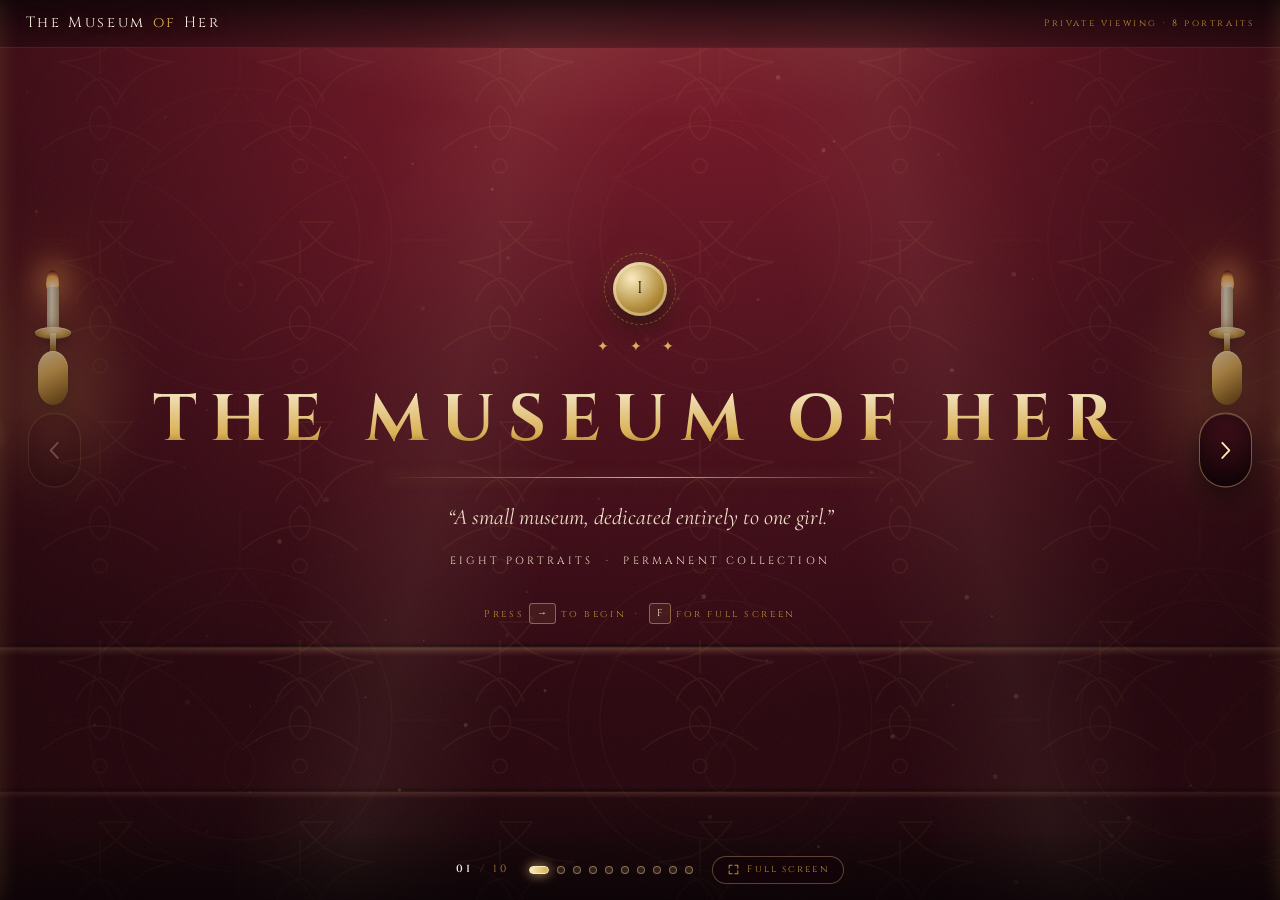
==== commit 0675bd3b: "Update index.html" ====
--- a/index.html
+++ b/index.html
@@ -56,7 +56,7 @@
           <span class="wall-number" aria-hidden="true">001</span>
           <div class="photo-slot tall">
             <div class="frame"><div class="mat">
-              <img src="images/the-one-and-only.jpg" alt="Her at her birthday, holding a bouquet" />
+              <img src="the-one-and-only.jpg" alt="Her at her birthday, holding a bouquet" />
             </div></div>
             <div class="empty-note">Add your photo here:<br><code>images/the-one-and-only.jpg</code></div>
           </div>
@@ -77,7 +77,7 @@
           <span class="wall-number" aria-hidden="true">002</span>
           <div class="photo-slot tall">
             <div class="frame"><div class="mat">
-              <img src="images/that-smile.jpg" alt="A close portrait, smiling" />
+              <img src="that-smile.jpg" alt="A close portrait, smiling" />
             </div></div>
             <div class="empty-note">Add your photo here:<br><code>images/that-smile.jpg</code></div>
           </div>
@@ -99,7 +99,7 @@
             <div class="frame"><div class="mat">
               <img src="images/golden-hour.jpg" alt="Golden hour light on the walkway" />
             </div></div>
-            <div class="empty-note">Add your photo here:<br><code>images/golden-hour.jpg</code></div>
+            <div class="empty-note">Add your photo here:<br><code>golden-hour.jpg</code></div>
           </div>
           <div class="caption">
             <div class="plaque">
@@ -119,7 +119,7 @@
             <div class="frame"><div class="mat">
               <img src="images/caught-laughing.jpg" alt="Laughing behind her hand" />
             </div></div>
-            <div class="empty-note">Add your photo here:<br><code>images/caught-laughing.jpg</code></div>
+            <div class="empty-note">Add your photo here:<br><code>caught-laughing.jpg</code></div>
           </div>
           <div class="caption">
             <div class="plaque">
@@ -139,7 +139,7 @@
             <div class="frame"><div class="mat">
               <img src="images/looking-away-still-perfect.jpg" alt="Looking away on the lawn" />
             </div></div>
-            <div class="empty-note">Add your photo here:<br><code>images/looking-away-still-perfect.jpg</code></div>
+            <div class="empty-note">Add your photo here:<br><code>looking-away-still-perfect.jpg</code></div>
           </div>
           <div class="caption">
             <div class="plaque">
@@ -159,7 +159,7 @@
             <div class="frame"><div class="mat">
               <img src="images/sunday.jpg" alt="A close portrait indoors" />
             </div></div>
-            <div class="empty-note">Add your photo here:<br><code>images/sunday.jpg</code></div>
+            <div class="empty-note">Add your photo here:<br><code>sunday.jpg</code></div>
           </div>
           <div class="caption">
             <div class="plaque">
@@ -179,7 +179,7 @@
             <div class="frame"><div class="mat">
               <img src="images/the-favourite.webp" alt="Her in a pink blazer on the day" />
             </div></div>
-            <div class="empty-note">Add your photo here:<br><code>images/the-favourite.webp</code></div>
+            <div class="empty-note">Add your photo here:<br><code>the-favourite.webp</code></div>
           </div>
           <div class="caption">
             <div class="plaque">
@@ -199,7 +199,7 @@
             <div class="frame"><div class="mat">
               <img src="images/under-the-lights.jpg" alt="Holding her certificates and medals" />
             </div></div>
-            <div class="empty-note">Add your photo here:<br><code>images/under-the-lights.jpg</code></div>
+            <div class="empty-note">Add your photo here:<br><code>under-the-lights.jpg</code></div>
           </div>
           <div class="caption">
             <div class="plaque">
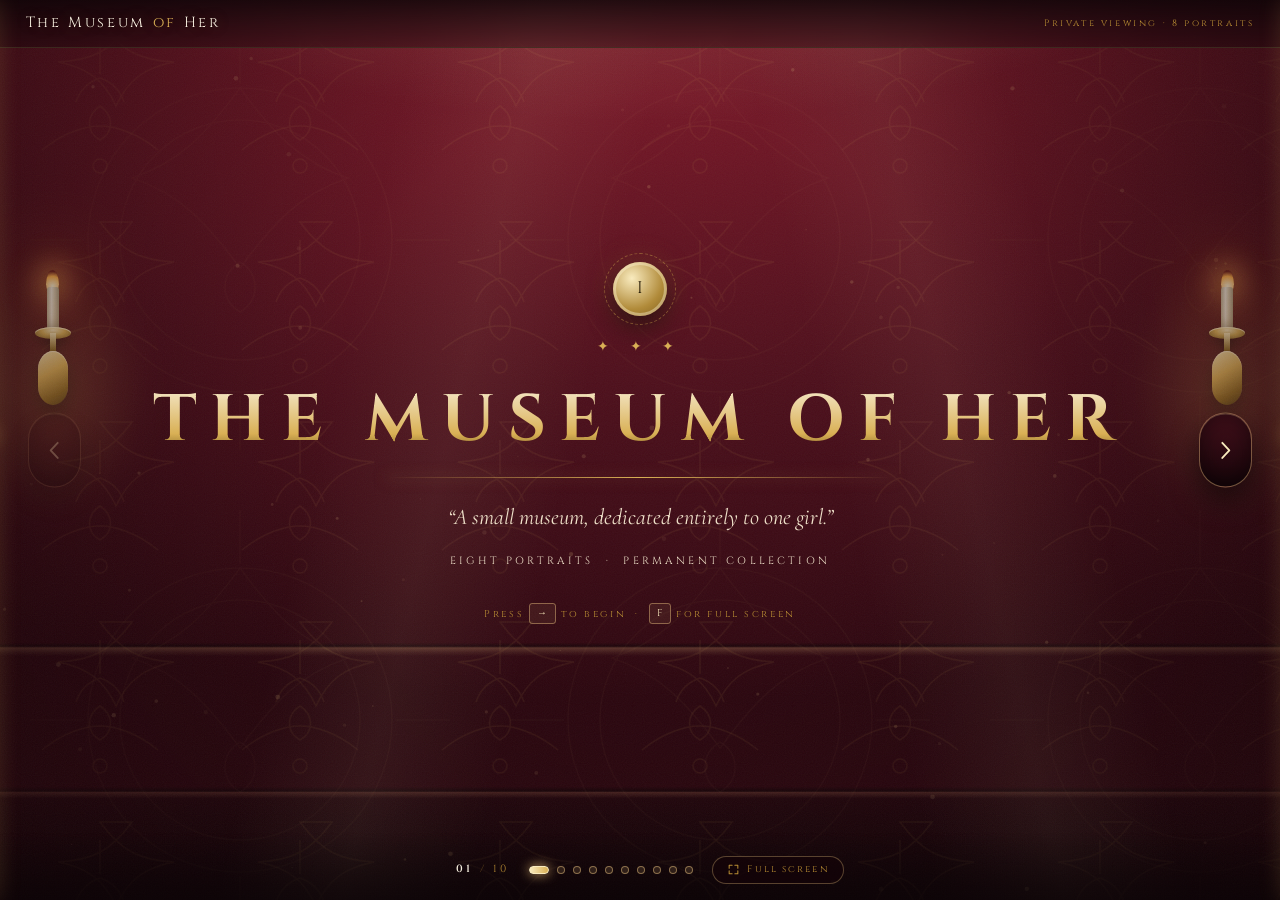
==== commit 88170870: "Update index.html" ====
--- a/index.html
+++ b/index.html
@@ -97,7 +97,7 @@
           <span class="wall-number" aria-hidden="true">003</span>
           <div class="photo-slot tall">
             <div class="frame"><div class="mat">
-              <img src="images/golden-hour.jpg" alt="Golden hour light on the walkway" />
+              <img src="golden-hour.jpg" alt="Golden hour light on the walkway" />
             </div></div>
             <div class="empty-note">Add your photo here:<br><code>golden-hour.jpg</code></div>
           </div>
@@ -117,7 +117,7 @@
           <span class="wall-number" aria-hidden="true">004</span>
           <div class="photo-slot tall">
             <div class="frame"><div class="mat">
-              <img src="images/caught-laughing.jpg" alt="Laughing behind her hand" />
+              <img src="caught-laughing.jpg" alt="Laughing behind her hand" />
             </div></div>
             <div class="empty-note">Add your photo here:<br><code>caught-laughing.jpg</code></div>
           </div>
@@ -137,7 +137,7 @@
           <span class="wall-number" aria-hidden="true">005</span>
           <div class="photo-slot tall">
             <div class="frame"><div class="mat">
-              <img src="images/looking-away-still-perfect.jpg" alt="Looking away on the lawn" />
+              <img src="looking-away-still-perfect.jpg" alt="Looking away on the lawn" />
             </div></div>
             <div class="empty-note">Add your photo here:<br><code>looking-away-still-perfect.jpg</code></div>
           </div>
@@ -157,7 +157,7 @@
           <span class="wall-number" aria-hidden="true">006</span>
           <div class="photo-slot tall">
             <div class="frame"><div class="mat">
-              <img src="images/sunday.jpg" alt="A close portrait indoors" />
+              <img src="sunday.jpg" alt="A close portrait indoors" />
             </div></div>
             <div class="empty-note">Add your photo here:<br><code>sunday.jpg</code></div>
           </div>
@@ -177,7 +177,7 @@
           <span class="wall-number" aria-hidden="true">007</span>
           <div class="photo-slot">
             <div class="frame"><div class="mat">
-              <img src="images/the-favourite.webp" alt="Her in a pink blazer on the day" />
+              <img src="the-favourite.webp" alt="Her in a pink blazer on the day" />
             </div></div>
             <div class="empty-note">Add your photo here:<br><code>the-favourite.webp</code></div>
           </div>
@@ -197,7 +197,7 @@
           <span class="wall-number" aria-hidden="true">008</span>
           <div class="photo-slot">
             <div class="frame"><div class="mat">
-              <img src="images/under-the-lights.jpg" alt="Holding her certificates and medals" />
+              <img src="under-the-lights.jpg" alt="Holding her certificates and medals" />
             </div></div>
             <div class="empty-note">Add your photo here:<br><code>under-the-lights.jpg</code></div>
           </div>
